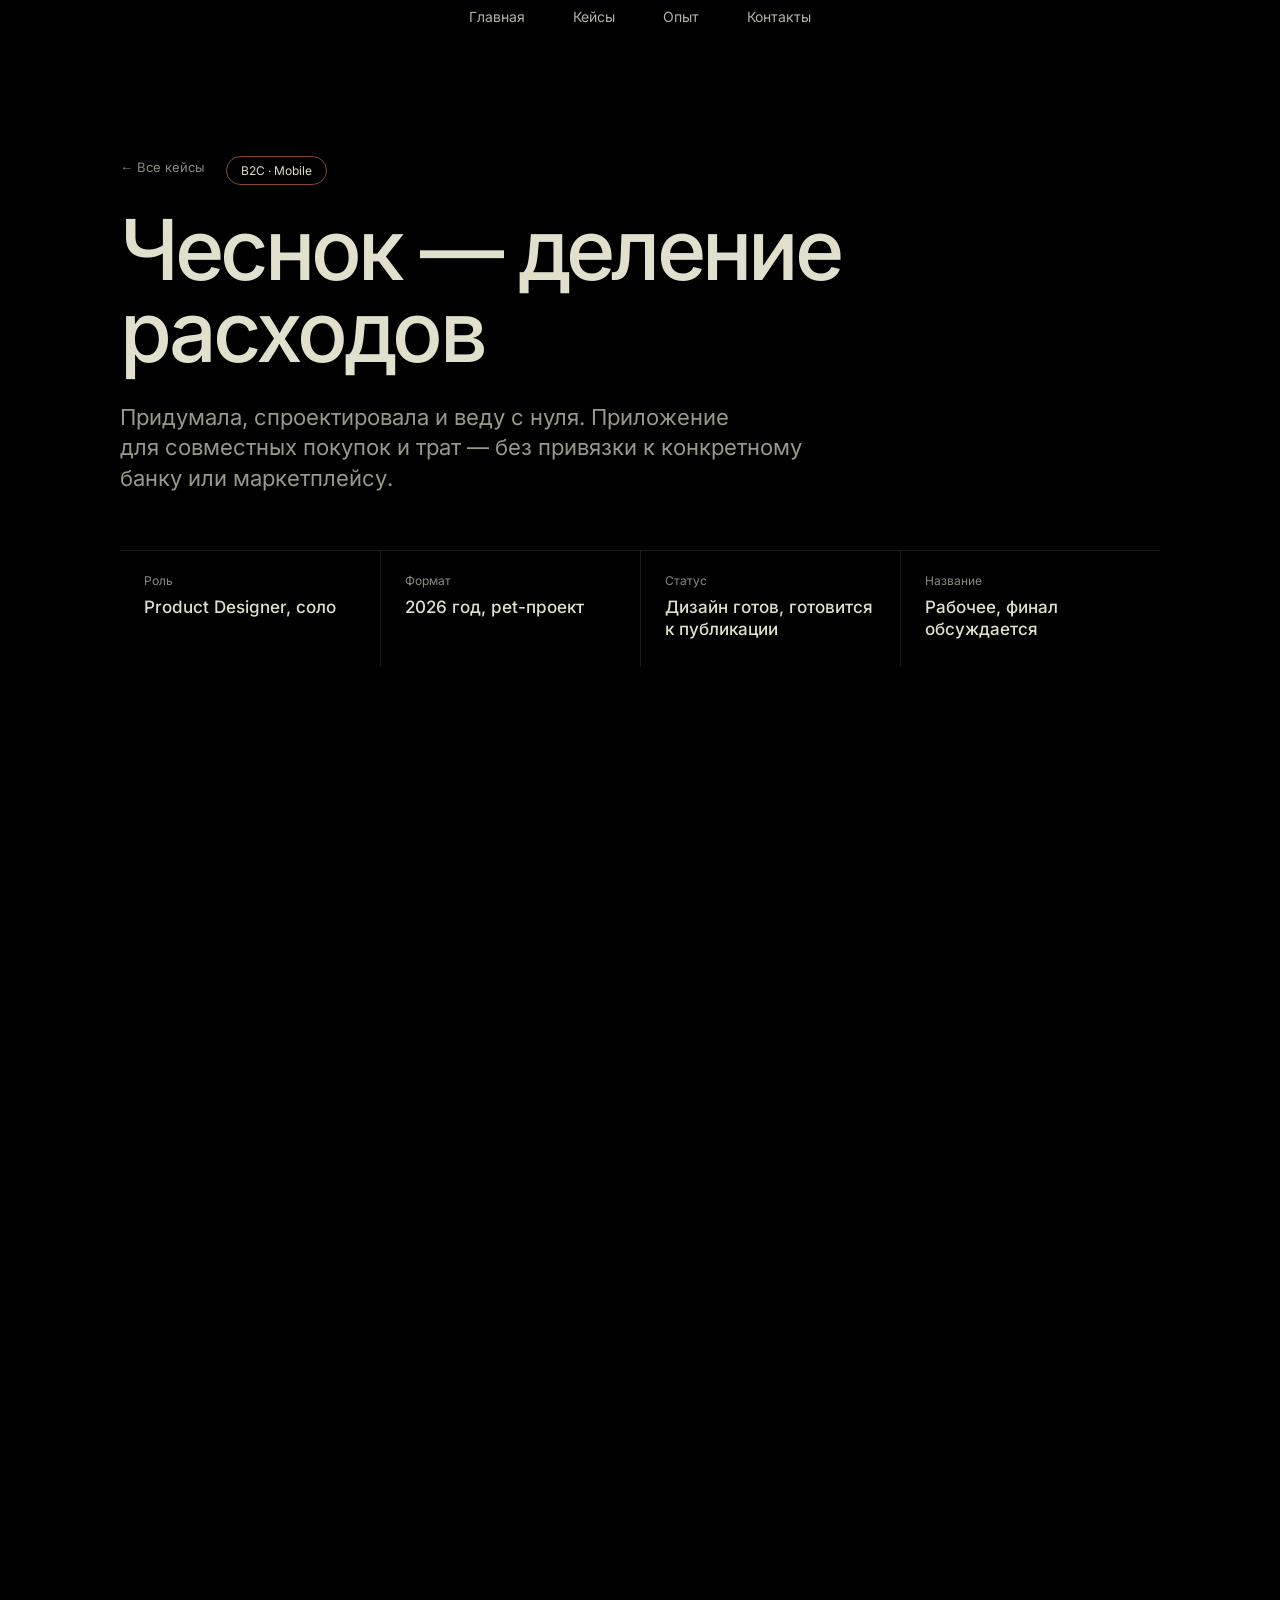
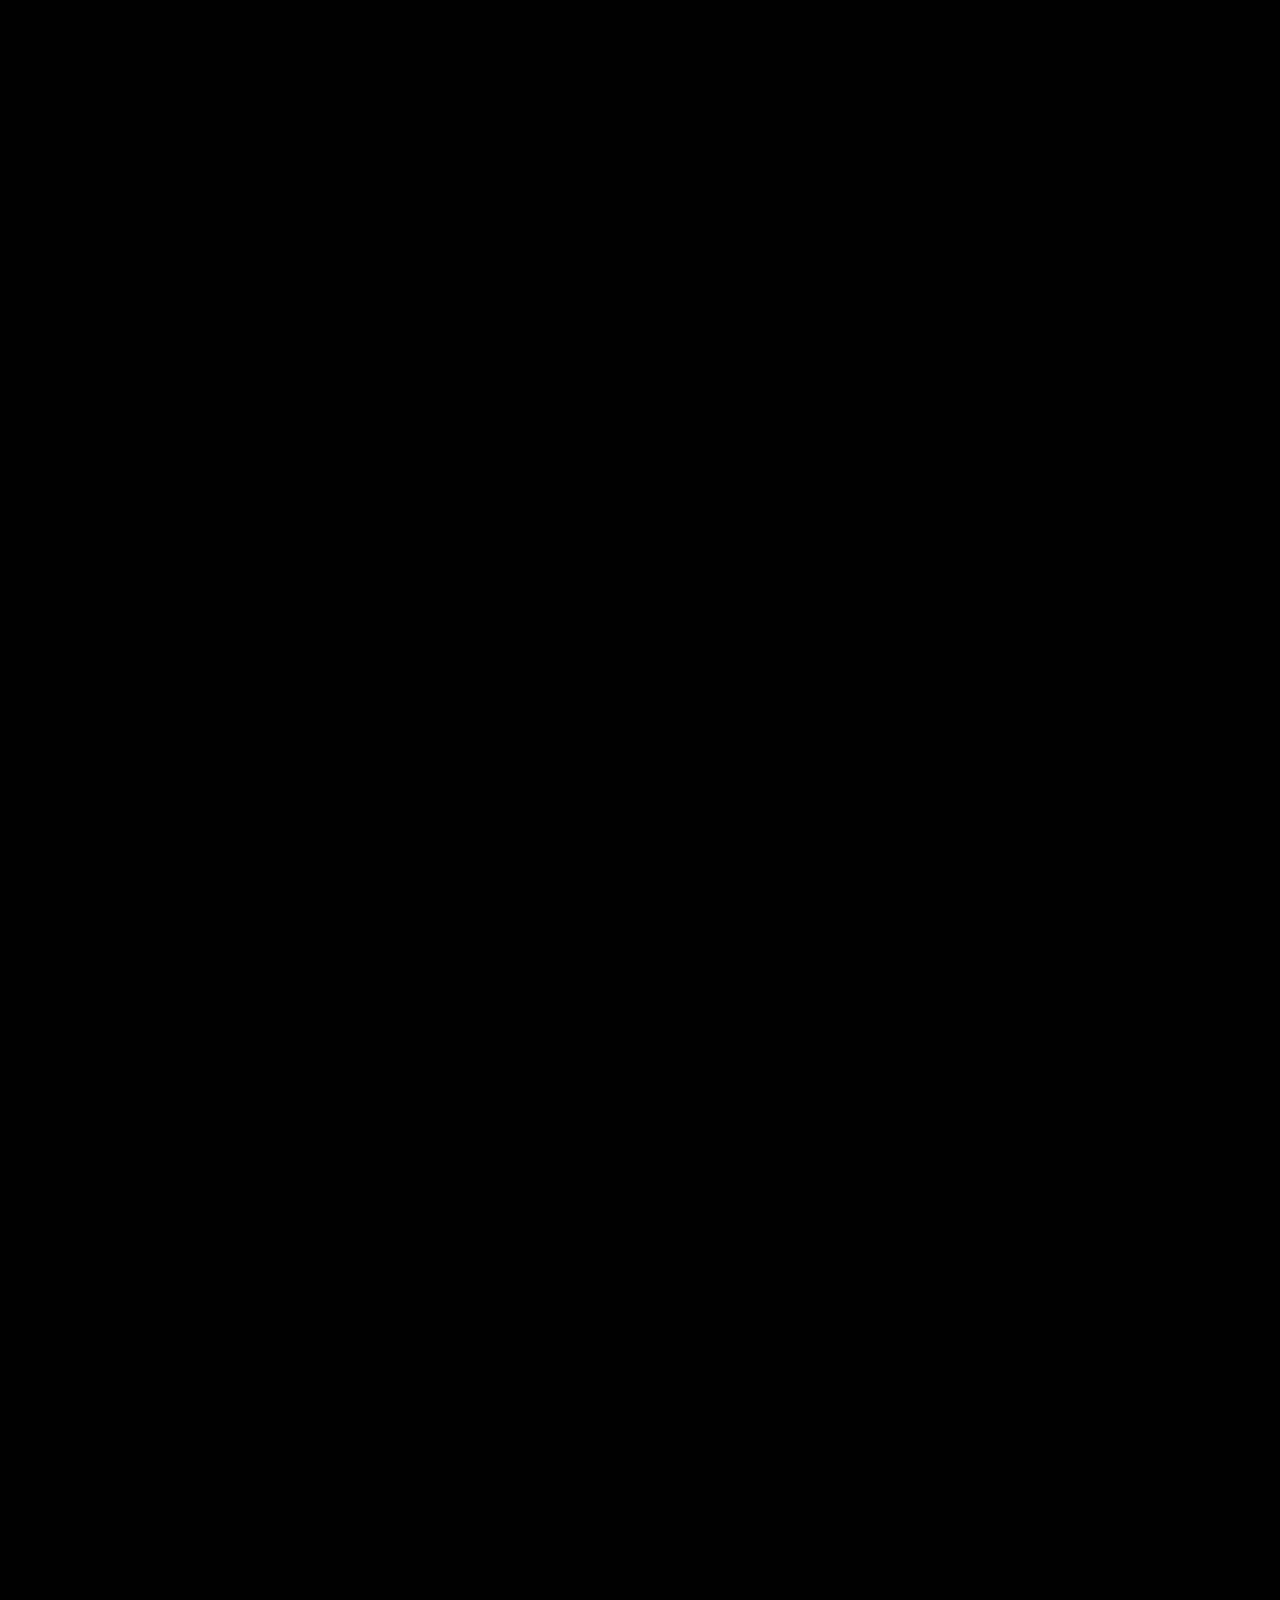
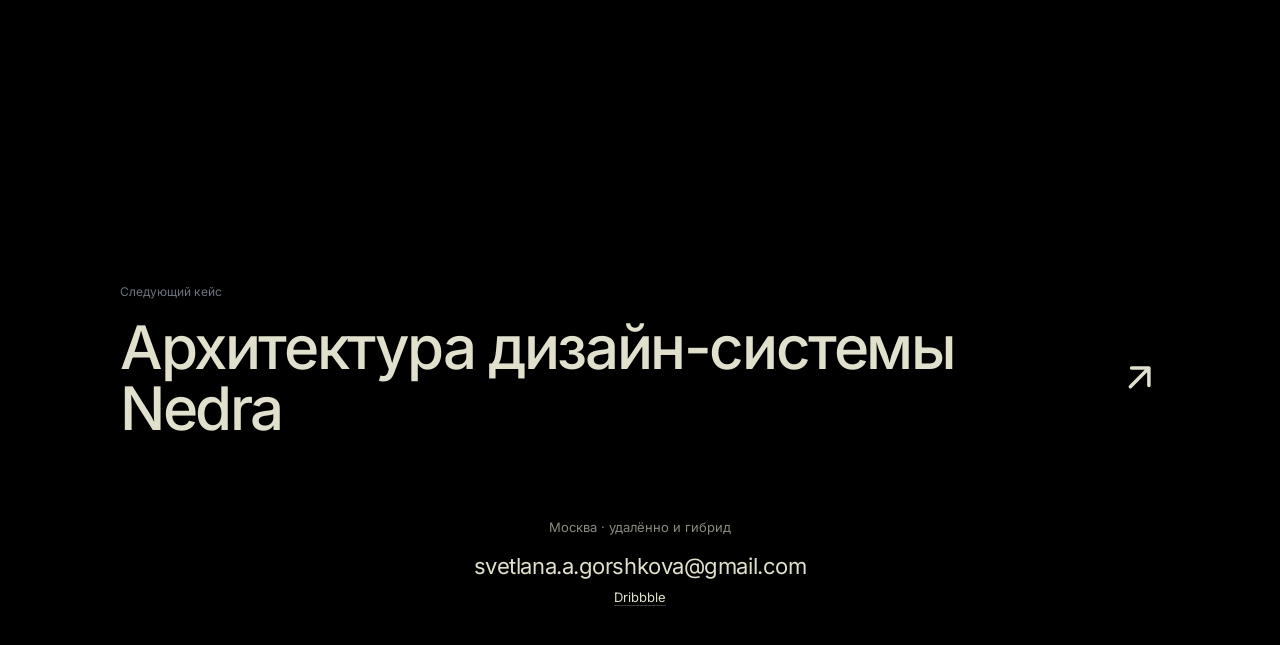
==== case-chesnok.html @ afb72fc7 "Add files via upload" ====
<!DOCTYPE html>
<html lang="ru">
<head>
<meta charset="UTF-8">
<meta name="viewport" content="width=device-width, initial-scale=1">
<title>Чеснок — деление расходов — Светлана Горшкова</title>
<meta name="description" content="Личный проект: приложение для&nbsp;деления расходов на&nbsp;покупках без&nbsp;привязки к&nbsp;банкам и&nbsp;маркетплейсам.">
<link rel="stylesheet" href="home.css">
<link rel="stylesheet" href="case.css">
</head>
<body class="case">

<nav class="nav">
  <a href="index.html">Главная</a>
  <a href="index.html#cases">Кейсы</a>
  <a href="index.html#experience">Опыт</a>
  <a href="index.html#contact">Контакты</a>
</nav>

<header class="chero">
  <div class="wrapc">
    <a href="index.html#cases" class="back fade-up">← Все кейсы</a>
    <span class="chip brick fade-up">B2C · Mobile</span>
    <h1 data-pull>Чеснок — деление расходов</h1>
    <p class="dek fade-up" style="--d:.3s">Придумала, спроектировала и&nbsp;веду с&nbsp;нуля. Приложение для&nbsp;совместных покупок и&nbsp;трат — без&nbsp;привязки к&nbsp;конкретному банку или маркетплейсу.</p>
    <div class="facts fade-up" style="--d:.4s;--n:4">
      <div class="fact"><div class="k">Роль</div><div class="v">Product Designer, соло</div></div>
      <div class="fact"><div class="k">Формат</div><div class="v">2026 год, pet-проект</div></div>
      <div class="fact"><div class="k">Статус</div><div class="v">Дизайн готов, готовится к&nbsp;публикации</div></div>
      <div class="fact"><div class="k">Название</div><div class="v">Рабочее, финал обсуждается</div></div>
    </div>
  </div>
</header>

<main class="wrapc">
  <figure class="shot"><img src="assets/chk_(3).webp" alt="" loading="lazy"></figure>

<section class="cs"><h2>Проблема</h2>
      <p>Увидела нишу, не&nbsp;закрытую существующими решениями: все приложения для&nbsp;деления расходов на&nbsp;рынке привязаны к&nbsp;банкам или маркетплейсам конкретной экосистемы — нет нейтрального, независимого решения, которым можно пользоваться вне зависимости от&nbsp;того, в&nbsp;каком банке у&nbsp;кого счёт.</p></section>

<section class="cs"><h2>JTBD</h2>
      <blockquote class="quote-block">Когда я&nbsp;собираюсь в&nbsp;поездку или делаю совместную покупку с&nbsp;друзьями, я&nbsp;хочу быстро зафиксировать, кто сколько должен, и&nbsp;мягко напомнить тем, кто ещё не&nbsp;оплатил, чтобы не&nbsp;считать вручную и&nbsp;не&nbsp;требовать деньги у&nbsp;знакомых неловко.</blockquote></section>

<section class="cs"><h2>Ключевая идея</h2>
      <p>Помимо разделения расходов, важной частью продукта стали <strong>вежливые напоминания о&nbsp;долгах</strong> — то, что превращает приложение из&nbsp;калькулятора в&nbsp;инструмент, который помогает поддерживать нормальные отношения между людьми, а&nbsp;не&nbsp;создавать неловкость из-за&nbsp;денег.</p>
    
<figure class="shot"><img src="assets/chk_(1).webp" alt="" loading="lazy"></figure></section>

<section class="cs"><h2>Что рассматривала и&nbsp;отбросила</h2>
      <ul class="alt-list">
        <li>
          <span class="alt-mark yes">✓</span>
          <span>
            <div class="alt-title">Тёплое направление: округлые карточки, прогресс-бары, мягкие оранжевые акценты</div>
            <div class="alt-desc">«Мы друзья, всё окей, напомним без&nbsp;обид» — органично ложится на&nbsp;идею вежливых напоминаний.</div>
          </span>
        </li>
        <li>
          <span class="alt-mark no">—</span>
          <span>
            <div class="alt-title">Строгое направление: тёмная шапка, цифры на&nbsp;первом плане</div>
            <div class="alt-desc">Ближе к&nbsp;языку финансовых продуктов — противоречило ключевой идее: интерфейс не&nbsp;должен выглядеть как&nbsp;банк, требующий долг.</div>
          </span>
        </li>
      </ul>
    
<figure class="shot"><img src="assets/chk_(2).webp" alt="" loading="lazy"></figure></section>

<section class="cs"><h2>Решение</h2>
      <ul>
        <li>Независимость от&nbsp;банков и&nbsp;маркетплейсов — работает как&nbsp;самостоятельный инструмент для&nbsp;любой группы людей</li>
        <li>Гибкое деление: поровну или индивидуальная сумма для&nbsp;каждого участника</li>
        <li>Карточки расходов с&nbsp;прогресс-барами по&nbsp;каждому долгу</li>
        <li>Вежливые напоминания вместо жёстких требований — автоматически по&nbsp;сроку или вручную по&nbsp;кнопке</li>
        <li>Приложение чека к&nbsp;расходу</li>
      </ul></section>

<section class="cs"><h2>Пользовательский флоу</h2>
      <ol>
        <li>Создаёт группу/событие, добавляет участников</li>
        <li>Добавляет расход: название, сумма, фото чека</li>
        <li>Выбирает способ деления — поровну или вручную</li>
        <li>Приложение фиксирует доли участников</li>
        <li>Должнику приходит напоминание — автоматически или вручную</li>
        <li>Должник отмечает оплату, долг закрыт</li>
      </ol></section>

<section class="cs"><h2>Статус</h2>
      <p>Дизайн полностью готов, сейчас на&nbsp;этапе подготовки к&nbsp;публикации совместно с&nbsp;командой разработчиков. Финальное название пока обсуждается.</p></section>
</main>

<section class="next">
  <div class="wrapc">
    <div class="k">Следующий кейс</div>
    <a href="case-nedra-design-system.html" class="nlink"><span>Архитектура дизайн-системы Nedra</span><svg viewBox="0 0 24 24" fill="none" stroke="currentColor" stroke-width="2" stroke-linecap="round" stroke-linejoin="round"><path d="M5 12h14M13 5l7 7-7 7"/></svg></a>
  </div>
</section>

<footer id="contact">
  <div>Москва · удалённо и&nbsp;гибрид</div>
  <a class="mail" href="mailto:svetlana.a.gorshkova@gmail.com">svetlana.a.gorshkova@gmail.com</a>
  <a href="https://dribbble.com/hagedis">Dribbble</a>
</footer>

<div id="lightbox"><img id="lightbox-img" src="" alt=""></div>
<script src="home.js"></script>
<script src="case.js"></script>
</body>
</html>
---- home.css ----
@font-face{font-family:"Inter";font-weight:100 900;font-style:normal;font-display:swap;
  src:url(assets/fonts/inter-cyrillic-wght-normal.woff2) format("woff2");
  unicode-range:U+0301,U+0400-045F,U+0490-0491,U+04B0-04B1,U+2116}
@font-face{font-family:"Inter";font-weight:100 900;font-style:normal;font-display:swap;
  src:url(assets/fonts/inter-latin-wght-normal.woff2) format("woff2");
  unicode-range:U+0000-00FF,U+0131,U+0152-0153,U+02BB-02BC,U+02C6,U+02DA,U+02DC,U+0304,U+0308,U+0329,U+2000-206F,U+20AC,U+2122,U+2191,U+2193,U+2212,U+2215,U+FEFF,U+FFFD}
@font-face{font-family:"Lora";font-weight:400;font-style:italic;font-display:swap;
  src:url(assets/fonts/lora-cyrillic-400-italic.woff2) format("woff2");
  unicode-range:U+0301,U+0400-045F,U+0490-0491,U+04B0-04B1,U+2116}
@font-face{font-family:"Lora";font-weight:400;font-style:italic;font-display:swap;
  src:url(assets/fonts/lora-latin-400-italic.woff2) format("woff2");
  unicode-range:U+0000-00FF,U+0131,U+0152-0153,U+02BB-02BC,U+02C6,U+02DA,U+02DC,U+0304,U+0308,U+0329,U+2000-206F,U+20AC,U+2122,U+2191,U+2193,U+2212,U+2215,U+FEFF,U+FFFD}

:root{
  --primary:#DEDBC8; --text:#E1E0CC; --about:#101010; --card:#212121;
  --amber:#F2B84B; --teal:#2FD3B8; --navy:#7FA6E8;
  --noise-a:url("data:image/svg+xml,%3Csvg xmlns='http://www.w3.org/2000/svg' width='300' height='300'%3E%3Cfilter id='n'%3E%3CfeTurbulence type='fractalNoise' baseFrequency='0.85' numOctaves='3' stitchTiles='stitch'/%3E%3C/filter%3E%3Crect width='100%25' height='100%25' filter='url(%23n)'/%3E%3C/svg%3E");
  --noise-b:url("data:image/svg+xml,%3Csvg xmlns='http://www.w3.org/2000/svg' width='300' height='300'%3E%3Cfilter id='n'%3E%3CfeTurbulence type='fractalNoise' baseFrequency='0.9' numOctaves='4' stitchTiles='stitch'/%3E%3C/filter%3E%3Crect width='100%25' height='100%25' filter='url(%23n)'/%3E%3C/svg%3E");
  --ease:cubic-bezier(.16,1,.3,1);
}
*{box-sizing:border-box;margin:0;padding:0}
html{scroll-behavior:smooth;overflow-x:hidden}
body{background:#000;color:var(--text);font-family:"Inter",-apple-system,BlinkMacSystemFont,"Segoe UI",Roboto,sans-serif;
  -webkit-font-smoothing:antialiased;overflow-x:hidden}
a{color:inherit;text-decoration:none}
.serif{font-family:"Lora",Georgia,serif;font-style:italic;font-weight:400}

/* pull-up words */
.w{display:inline-block;opacity:0;transform:translateY(20px);
  transition:opacity .7s var(--ease),transform .7s var(--ease);transition-delay:calc(var(--i,0)*80ms)}
.in .w,.w.in{opacity:1;transform:none}
.fade-up{opacity:0;transform:translateY(20px);transition:opacity .9s var(--ease),transform .9s var(--ease);transition-delay:var(--d,0s)}
.in .fade-up,.fade-up.in{opacity:1;transform:none}

/* HERO */
.hero{height:100vh;height:100svh;min-height:560px;padding:16px}
.hero-box{position:relative;height:100%;border-radius:1rem;overflow:hidden;background:#0a0a0a}
.hero-bg{position:absolute;inset:0;
  background:
   radial-gradient(60% 70% at 20% 30%,rgba(242,184,75,.55),transparent 65%),
   radial-gradient(55% 65% at 80% 25%,rgba(47,211,184,.45),transparent 65%),
   radial-gradient(70% 70% at 60% 90%,rgba(127,166,232,.5),transparent 65%),#0b0b0b;
  animation:drift 18s ease-in-out infinite alternate;background-size:140% 140%}
@keyframes drift{from{background-position:0 0}to{background-position:100% 60%}}
.hero video{position:absolute;inset:0;width:100%;height:100%;object-fit:cover}
.noise{position:absolute;inset:0;pointer-events:none;background-image:var(--noise-a);opacity:.7;mix-blend-mode:overlay}
.shade{position:absolute;inset:0;pointer-events:none;background:linear-gradient(to bottom,rgba(0,0,0,.3),transparent 40%,rgba(0,0,0,.6))}

.nav{position:absolute;top:0;left:50%;transform:translateX(-50%);z-index:5;background:#000;
  border-radius:0 0 1rem 1rem;padding:8px 16px;display:flex;gap:12px;white-space:nowrap}
.nav a{font-size:11px;color:rgba(225,224,204,.8);transition:color .2s}
.nav a:hover{color:var(--text)}

.hero-content{position:absolute;left:0;right:0;bottom:0;padding:0 16px}
.hero-top{display:flex;flex-direction:column;gap:18px;max-width:340px;margin:0 0 4px auto;text-align:left}
.hero-desc{color:rgba(222,219,200,.7);font-size:13px;line-height:1.25}
.btn{display:inline-flex;align-items:center;gap:8px;align-self:flex-start;background:var(--primary);color:#000;
  font-weight:500;font-size:14px;border-radius:999px;padding:4px 4px 4px 22px;transition:gap .25s}
.btn:hover{gap:12px}
.btn i{display:grid;place-items:center;width:36px;height:36px;border-radius:50%;background:#000;color:var(--text);transition:transform .25s}
.btn:hover i{transform:scale(1.1)}
.btn svg,.more svg{width:16px;height:16px}

.giant{position:relative;display:block;width:fit-content;font-weight:500;line-height:.85;letter-spacing:-.07em;
  font-size:calc((100vw - 66px)/6.08);color:var(--text);margin-left:-.04em;padding-bottom:.04em;white-space:nowrap}
.giant sup{position:absolute;top:.5em;right:-.3em;font-size:.31em;font-weight:500;line-height:1}

/* ABOUT */
.about-wrap{background:#000;padding:16px}
.about{background:var(--about);border-radius:1rem;text-align:center;padding:72px 20px 72px}
.label{font-size:10px;letter-spacing:.02em;color:var(--primary);margin-bottom:28px}
.about h2{font-weight:400;font-size:26px;line-height:1;max-width:54rem;margin:0 auto;color:var(--text)}
.reveal{margin:36px auto 0;max-width:42rem;color:var(--primary);font-size:13px;line-height:1.5}
.reveal .word{display:inline-block;white-space:nowrap}
.reveal .ch{opacity:.2}
.facts{display:grid;grid-template-columns:1fr;gap:0;max-width:44rem;margin:56px auto 0;
  border-top:1px solid rgba(225,224,204,.12)}
.fact{padding:22px 0;border-bottom:1px solid rgba(225,224,204,.12)}
.fact b{display:block;font-weight:500;font-size:34px;letter-spacing:-.03em;color:var(--text)}
.fact span{display:block;margin-top:4px;font-size:12px;color:#8a8a80}
.spec{margin-top:36px;font-size:12px;color:#8a8a80}

/* FEATURES */
.features{position:relative;background:#000;padding:56px 16px 56px}
.features::before{content:"";position:absolute;inset:0;background-image:var(--noise-b);opacity:.15;pointer-events:none}
.features>*{position:relative}
.f-head{font-weight:400;text-align:center;max-width:56rem;margin:0 auto 48px;font-size:20px;line-height:1.2}
.f-head .l2{color:#6b7280}
.cards{display:grid;grid-template-columns:1fr;gap:12px;max-width:1500px;margin:0 auto}
.card{position:relative;overflow:hidden;border-radius:1rem;background:var(--card);padding:20px;
  display:flex;flex-direction:column;min-height:400px;
  opacity:0;transform:scale(.95);transition:opacity .9s cubic-bezier(.22,1,.36,1),transform .9s cubic-bezier(.22,1,.36,1);
  transition-delay:calc(var(--i,0)*150ms)}
.card.in{opacity:1;transform:none}
.card .ico{width:40px;height:40px;border-radius:10px;margin-bottom:40px;flex:none}
.g1{background:linear-gradient(135deg,var(--amber),#c9812a)}
.g2{background:linear-gradient(135deg,var(--teal),#168a78)}
.g3{background:linear-gradient(135deg,#d96a4a,#8f3b28)}
.g4{background:linear-gradient(135deg,var(--navy),#4a6db0)}
.card h3{font-weight:400;font-size:20px;line-height:1.1;color:var(--text);margin-bottom:6px}
.card h3 small{font-size:.5em;color:#6b7280;vertical-align:top;margin-left:4px}
.card .kind{font-size:11px;color:#6b7280;margin-bottom:22px}
.card ul{list-style:none;display:flex;flex-direction:column;gap:12px;flex:1}
.card li{display:flex;gap:10px;font-size:13px;line-height:1.3;color:#9ca3af}
.card li svg{width:16px;height:16px;flex:none;margin-top:1px;color:var(--primary)}
.ph{opacity:.55;font-style:italic}
.more{margin-top:28px;display:inline-flex;align-items:center;gap:6px;font-size:13px;color:var(--text)}
.more svg{transform:rotate(-45deg);transition:transform .25s}
.card:hover .more svg{transform:rotate(0)}
.card.photo{padding:0;justify-content:flex-end;background:#161616 center/cover no-repeat}
.card.photo::after{content:"";position:absolute;inset:0;background:linear-gradient(to bottom,rgba(0,0,0,.05) 15%,rgba(0,0,0,.88) 62%)}
.card.photo>*{position:relative;z-index:1}
.card.photo .inner{padding:20px;position:relative;z-index:1}
.card.photo .noise{opacity:.35;z-index:1}

footer{position:relative;background:#000;padding:56px 16px 40px;text-align:center;color:#8a8a80;font-size:13px}
footer a{color:var(--text);border-bottom:1px solid rgba(225,224,204,.25)}
footer .mail{display:block;margin:18px 0 10px;font-size:22px;border:0;letter-spacing:-.02em}

@media(min-width:640px){
  .hero{padding:24px}.hero-box{border-radius:2rem}
  .nav{gap:24px;padding:8px 32px;border-radius:0 0 1.5rem 1.5rem}.nav a{font-size:12px}
  .hero-content{padding:0 28px}.hero-desc{font-size:15px}.giant{font-size:calc((100vw - 108px)/6.08)}
  .about-wrap{padding:24px}.about{border-radius:2rem;padding:96px 40px}
  .about h2{font-size:36px;line-height:1}.reveal{font-size:15px}
  .facts{grid-template-columns:repeat(3,1fr)}.fact{border-bottom:0;padding:26px 16px;text-align:left}
  .fact+.fact{border-left:1px solid rgba(225,224,204,.12)}
  .features{padding:96px 24px 96px}.f-head{font-size:26px}
  .cards{grid-template-columns:repeat(2,1fr);gap:8px}
}
@media(min-width:900px){
  .nav a{font-size:14px}.nav{gap:48px}
  .hero-top{max-width:380px;margin-right:12px}.hero-desc{font-size:16px}
  .about h2{font-size:46px}.reveal{font-size:16px}
  .f-head{font-size:34px}
}
@media(min-width:1024px){
  .cards{grid-template-columns:repeat(4,1fr);gap:4px;height:480px}
  .card{min-height:0}
}
@media(min-width:1280px){.about h2{font-size:54px}}
@media(prefers-reduced-motion:reduce){
  .w,.fade-up,.card{opacity:1!important;transform:none!important;transition:none!important}
  .hero-bg{animation:none}.reveal .ch{opacity:1!important}
}

.card .desc{font-size:13px;line-height:1.35;color:#9ca3af;flex:1}
.card .res{margin-top:16px;font-size:13px;color:#9ca3af}
.card .res b{color:var(--text);font-weight:600}
.card.photo .desc{flex:none}
.card h3{margin-bottom:8px}

/* larger card text, no icons */
.card h3{font-size:26px;line-height:1.1;margin-bottom:10px}
.card .kind{font-size:13px;margin-bottom:22px}
.card .desc{font-size:16px;line-height:1.35}
.card .res{font-size:15px;margin-top:20px}
.more{font-size:15px}
.more svg{width:18px;height:18px}
.card.photo .inner{padding:20px}
@media(min-width:1024px){.cards{height:600px}}
@media(max-width:1023px){.card{min-height:360px}}

/* EXPERIENCE */
.exp{position:relative;background:#000;padding:48px 16px 72px;max-width:1500px;margin:0 auto}
.exp .label{text-align:center}
.chips{display:flex;flex-wrap:wrap;justify-content:center;gap:8px;margin-bottom:36px}
.chips span{border:1px solid rgba(225,224,204,.25);color:var(--primary);border-radius:999px;padding:7px 16px;font-size:13px}
.lead{max-width:56rem;margin:0 auto 64px;text-align:center;color:var(--primary);font-size:20px;line-height:1.35}
.xgrid{display:grid;grid-template-columns:1fr;gap:8px}
.xcard{background:#101010;border:1px solid rgba(225,224,204,.08);border-radius:1rem;padding:28px 24px 32px;min-height:260px;
  display:flex;flex-direction:column;opacity:0;transform:scale(.95);
  transition:opacity .9s cubic-bezier(.22,1,.36,1),transform .9s cubic-bezier(.22,1,.36,1),background .3s;
  transition-delay:calc(var(--i,0)*150ms)}
.xcard.in{opacity:1;transform:none}
.xcard:hover{background:var(--card)}
.xcard .num{font-size:12px;color:#6b7280;margin-bottom:auto;padding-bottom:40px}
.xcard h3{font-weight:400;font-size:26px;line-height:1.1;color:var(--text);margin-bottom:12px}
.xcard p{font-size:16px;line-height:1.4;color:#9ca3af}
.learn{max-width:44rem;margin:56px auto 0;text-align:center;font-size:14px;line-height:1.5;color:#6b7280}
@media(min-width:640px){.exp{padding:72px 24px 96px}.xgrid{grid-template-columns:repeat(2,1fr)}.lead{font-size:26px}}
@media(min-width:1024px){.xgrid{grid-template-columns:repeat(3,1fr)}.lead{font-size:30px}.xcard{min-height:300px}}
@media(prefers-reduced-motion:reduce){.xcard{opacity:1!important;transform:none!important;transition:none!important}}

.xcard .num{position:absolute;top:32px;right:24px;margin:0;padding:0}
.xcard h3{margin:0 0 auto;padding-right:36px}
.xcard p{margin-top:40px}
.xcard{position:relative}

/* ambient gradient behind lower sections */
.glow-zone{position:relative;background:#000;overflow:hidden}
.glow-zone::before{content:"";position:absolute;inset:0;pointer-events:none;
  background:
   radial-gradient(900px 700px at 8% 4%,rgba(242,184,75,.20),transparent 70%),
   radial-gradient(900px 800px at 95% 24%,rgba(47,211,184,.17),transparent 70%),
   radial-gradient(1000px 800px at 5% 52%,rgba(127,166,232,.18),transparent 70%),
   radial-gradient(900px 700px at 92% 78%,rgba(242,184,75,.16),transparent 70%),
   radial-gradient(1000px 700px at 40% 100%,rgba(47,211,184,.16),transparent 70%)}
.glow-zone .features,.glow-zone .exp,.glow-zone footer{background:transparent}
.glow-zone .features::before{display:block}
.glow-zone>*{position:relative}
.glow-zone::before{position:absolute}
@media(max-width:640px){.glow-zone::before{background-size:100% 100%;opacity:.9}}

/* experience as a card, like "Обо мне"; gradient only behind this card + footer */
.glow-zone::before{background:
   radial-gradient(900px 700px at 6% 6%,rgba(242,184,75,.20),transparent 70%),
   radial-gradient(900px 800px at 96% 35%,rgba(47,211,184,.17),transparent 70%),
   radial-gradient(1000px 700px at 8% 78%,rgba(127,166,232,.18),transparent 70%),
   radial-gradient(1000px 600px at 70% 100%,rgba(242,184,75,.15),transparent 70%)}
.exp-wrap{background:transparent}
.exp.about{max-width:none;margin:0;padding:72px 20px}
.exp .label{margin-bottom:28px}
.exp .lead{margin-bottom:56px}
.exp .xgrid{max-width:1200px;margin:0 auto}
.exp .xcard{background:#181818;border-color:rgba(225,224,204,.06)}
.exp .xcard:hover{background:var(--card)}
.exp .learn{max-width:44rem}
@media(min-width:640px){.exp.about{padding:96px 40px}}
.glow-zone .exp.about{background:var(--about);border-radius:1rem}
@media(min-width:640px){.glow-zone .exp.about{border-radius:2rem}}
.exp .xcard{text-align:left}
.features::before{opacity:.05}

/* experience cells: hover-effect feature grid */
.glow-zone::before{display:none}
.exp .xgrid{gap:0;max-width:1200px;border-top:1px solid rgba(225,224,204,.1);border-left:1px solid rgba(225,224,204,.1);text-align:left}
.exp .xcard,.exp .xcard:hover{background:transparent;border:0;border-radius:0;min-height:0;display:block;
  padding:40px 0;border-right:1px solid rgba(225,224,204,.1);border-bottom:1px solid rgba(225,224,204,.1);overflow:hidden;transform:none}
.exp .xcard::before{content:"";position:absolute;inset:0;opacity:0;transition:opacity .2s;pointer-events:none;
  background:linear-gradient(to top,rgba(255,255,255,.07),transparent)}
.exp .xcard:nth-child(n+4)::before{background:linear-gradient(to bottom,rgba(255,255,255,.07),transparent)}
.exp .xcard:hover::before{opacity:1}
.exp .xi{position:relative;padding:0 40px;margin-bottom:16px;color:#9ca3af}
.exp .xi svg{width:24px;height:24px;display:block}
.exp .xcard h3{position:relative;margin:0 0 8px;padding:0 40px;font-size:20px;font-weight:500;line-height:1.2}
.exp .xcard h3::before{content:"";position:absolute;left:0;top:50%;transform:translateY(-50%);height:24px;width:4px;border-radius:0 999px 999px 0;
  background:#3a3a3a;transition:height .2s,background .2s}
.exp .xcard:hover h3::before{height:32px;background:var(--teal)}
.exp .xcard h3 span{display:inline-block;transition:transform .2s}
.exp .xcard:hover h3 span{transform:translateX(8px)}
.exp .xcard p{position:relative;margin:0;padding:0 40px;max-width:22rem;font-size:15px;line-height:1.45;color:#9ca3af}
.exp .xcard.in{opacity:1}
.exp .xcard{opacity:0;transition:opacity .8s var(--ease);transition-delay:calc(var(--i,0)*120ms)}
@media(max-width:1023px){.exp .xcard{padding:32px 0}.exp .xi,.exp .xcard h3,.exp .xcard p{padding-left:28px;padding-right:28px}}
/* readability over video */
.hero-desc{color:var(--text);text-shadow:0 1px 14px rgba(0,0,0,.7)}
.shade{background:linear-gradient(to bottom,rgba(0,0,0,.35),transparent 35%,rgba(0,0,0,.45) 70%,rgba(0,0,0,.7))}
.card,.card.photo{border-radius:0}
/* keep the CTA clickable: the giant word's glyph box overlaps it */
.giant{pointer-events:none}
.hero-top{position:relative;z-index:3}
.hero-top a,.btn{pointer-events:auto;cursor:pointer}
---- case.css ----
/* Case pages — Prisma style (uses tokens + fonts from home.css) */
:root{--ink-faint:#6b7280;--hair:rgba(225,224,204,.12);--muted:rgba(225,224,204,.68)}
body.case{background:#000;counter-reset:sec}
.wrapc{max-width:1120px;margin:0 auto;padding:0 20px}
.nav{position:fixed;z-index:20}
.nav a{white-space:nowrap}

/* hero */
.chero{padding:132px 0 40px}
.back{display:inline-block;font-size:13px;color:#8a8a80;margin-bottom:28px;transition:color .2s}
.back:hover{color:var(--text)}
.chip{display:inline-block;margin:0 0 24px 16px;padding:6px 14px;border-radius:999px;border:1px solid rgba(225,224,204,.25);
  font-size:12px;color:var(--primary);vertical-align:top}
.chip.amber{border-color:rgba(242,184,75,.6)}.chip.teal{border-color:rgba(47,211,184,.6)}
.chip.brick{border-color:rgba(217,106,74,.65)}.chip.navy{border-color:rgba(127,166,232,.65)}
.chero h1{font-weight:500;font-size:clamp(36px,7.4vw,84px);line-height:.98;letter-spacing:-.045em;color:var(--text);max-width:16ch;margin-bottom:28px;display:block}
.chero h1{max-width:none}
.dek{max-width:46rem;font-size:clamp(17px,2vw,22px);line-height:1.4;color:var(--muted);margin-bottom:48px}
.facts{display:grid;grid-template-columns:1fr 1fr;border-top:1px solid var(--hair);border-left:1px solid var(--hair);max-width:1120px}
.fact{padding:20px 20px 22px;border-right:1px solid var(--hair);border-bottom:1px solid var(--hair)}
.fact .k{font-size:12px;color:#8a8a80;margin-bottom:8px}
.fact .v{font-size:16px;line-height:1.3;color:var(--text);font-weight:500}
.nda{margin-top:20px;font-size:13px;line-height:1.45;color:#8a8a80;max-width:46rem}

/* images */
.shot{margin:40px 0;max-width:1120px}
.shot img{display:block;width:100%;height:auto;border-radius:12px;cursor:zoom-in;background:#101010}
.shot img.missing{min-height:260px;border:1px dashed rgba(225,224,204,.2);border-radius:12px;object-fit:none;font-size:13px;color:#6b7280}
main>.shot:first-child{margin-top:8px}

/* sections */
.cs{padding:56px 0 8px;border-top:1px solid var(--hair);margin-top:48px;opacity:0;transform:translateY(20px);transition:opacity .9s var(--ease),transform .9s var(--ease)}
.cs.in{opacity:1;transform:none}
main>.shot+.cs{margin-top:24px}
.cs h2{counter-increment:sec;font-weight:500;font-size:clamp(26px,3.6vw,40px);line-height:1.08;letter-spacing:-.03em;color:var(--text);margin-bottom:28px;max-width:26ch}
.cs h2::before{content:counter(sec,decimal-leading-zero);display:block;font-size:12px;letter-spacing:0;font-weight:400;color:#6b7280;margin-bottom:14px}
.cs h3{font-weight:500;font-size:20px;color:var(--text);margin:28px 0 12px}
.cs p,.cs li{font-size:clamp(16px,1.5vw,18px);line-height:1.6;color:var(--muted)}
.cs p{max-width:46rem;margin-bottom:18px}
.cs strong{color:var(--text);font-weight:600}
.cs .note{font-size:14px;color:#6b7280}
.cs ul,.cs ol{max-width:46rem;margin:0 0 22px;padding-left:0;list-style:none}
.cs ul:not(.alt-list)>li{position:relative;padding:12px 0 12px 22px;border-bottom:1px solid var(--hair)}
.cs ul:not(.alt-list)>li::before{content:"";position:absolute;left:0;top:1.35em;width:7px;height:7px;border-radius:50%;background:var(--teal)}
.cs ol{counter-reset:step}
.cs ol>li{counter-increment:step;position:relative;padding:12px 0 12px 44px;border-bottom:1px solid var(--hair)}
.cs ol>li::before{content:counter(step);position:absolute;left:0;top:12px;width:28px;height:28px;border-radius:50%;
  border:1px solid rgba(225,224,204,.25);display:grid;place-items:center;font-size:12px;color:var(--primary)}
.cs .shot{margin:32px 0 36px}

/* alternatives */
.alt-list{max-width:52rem;display:grid;gap:8px}
.alt-list>li{display:flex;gap:16px;padding:20px;background:#101010;border:1px solid var(--hair);border-radius:12px}
.alt-mark{flex:none;width:28px;height:28px;border-radius:50%;display:grid;place-items:center;font-size:13px;border:1px solid rgba(225,224,204,.25);color:#8a8a80}
.alt-mark.yes{border-color:var(--teal);color:var(--teal)}
.alt-title{font-size:18px;line-height:1.3;color:var(--text);font-weight:500;margin-bottom:6px}
.alt-desc{font-size:15px;line-height:1.55;color:var(--muted)}

/* quote */
.quote-block{max-width:46rem;margin:8px 0 22px;padding:4px 0 4px 24px;border-left:2px solid var(--teal);
  font-family:"Lora",Georgia,serif;font-style:italic;font-size:clamp(20px,2.6vw,28px);line-height:1.35;color:var(--text)}

/* results */
.result-grid{display:grid;grid-template-columns:1fr 1fr;border-top:1px solid var(--hair);border-left:1px solid var(--hair);margin:8px 0 28px;max-width:1120px}
.result-grid>div{padding:24px 20px 26px;border-right:1px solid var(--hair);border-bottom:1px solid var(--hair)}
.result-grid .num{font-weight:500;font-size:clamp(26px,3.6vw,44px);line-height:1.05;letter-spacing:-.03em;color:var(--text);margin-bottom:10px}
.result-grid .label{font-size:14px;line-height:1.4;color:#8a8a80}
.forecast-tag{display:inline-block;margin-left:8px;padding:1px 8px;border-radius:999px;border:1px solid rgba(225,224,204,.25);font-size:11px;color:#8a8a80;vertical-align:middle}

/* next case */
.next{margin-top:96px;padding:56px 0 24px;border-top:1px solid var(--hair)}
.next .k{font-size:12px;color:#6b7280;margin-bottom:18px}
.nlink{display:flex;align-items:center;gap:16px;justify-content:space-between;color:var(--text);
  font-weight:500;font-size:clamp(28px,5vw,60px);line-height:1.02;letter-spacing:-.04em}
.nlink svg{flex:none;width:.7em;height:.7em;transform:rotate(-45deg);transition:transform .25s}
.nlink:hover svg{transform:rotate(0)}

/* lightbox */
#lightbox{display:none;position:fixed;inset:0;background:rgba(0,0,0,.94);z-index:999;align-items:center;justify-content:center;padding:20px;cursor:zoom-out}
#lightbox img{max-width:100%;max-height:100%;border-radius:8px}

@media(min-width:640px){
  .wrapc{padding:0 32px}
  .facts{grid-template-columns:repeat(2,1fr)}
  .result-grid{grid-template-columns:repeat(4,1fr)}
  .nav a{font-size:12px}
}
@media(min-width:900px){.facts{grid-template-columns:repeat(var(--n,4),1fr)}.wrapc{padding:0 40px}.nav a{font-size:14px}.chero{padding-top:156px}.fact .v{font-size:17px}}
@media(max-width:639px){.chip{margin-left:0;display:table;margin-bottom:20px}.nav{gap:12px;padding:8px 14px}}
@media(prefers-reduced-motion:reduce){.cs{opacity:1!important;transform:none!important;transition:none!important}}

/* facts: no lines */
.facts{border:0;gap:28px 32px}
.fact,.fact:last-child{border:0;padding:0}
/* results: same type size as facts */
.result-grid .num{font-size:16px;line-height:1.3;letter-spacing:0;margin-bottom:8px}
.result-grid .label{font-size:12px;line-height:1.4}
@media(min-width:900px){.result-grid .num{font-size:17px}}
.facts .fact,.facts .fact+.fact{border:0!important;padding:0}

/* facts + results: top line, vertical dividers only (like the home "Обо мне" stats) */
.facts,.result-grid{display:grid;border:0;gap:0;max-width:1120px}
.facts .fact,.result-grid>div{border:0!important;border-top:1px solid var(--hair)!important;padding:22px 24px 26px}
.facts{grid-template-columns:1fr 1fr}
.result-grid{grid-template-columns:1fr 1fr;margin:8px 0 28px}
@media(min-width:900px){
  .facts{grid-template-columns:repeat(var(--n,4),1fr)}
  .facts .fact+.fact{border-left:1px solid var(--hair)!important}
}
@media(min-width:640px){
  .result-grid{grid-template-columns:repeat(4,1fr)}
  .result-grid>div+div{border-left:1px solid var(--hair)!important}
}
.facts .fact,.facts .fact+.fact{padding:22px 24px 26px}
.facts .fact+.fact{border-top:1px solid var(--hair)!important}

/* no section numbers, no lines between sections */
.cs h2::before{display:none}
.cs{border-top:0;margin-top:24px;padding-top:40px}
main>.shot+.cs{margin-top:8px}
.next{border-top:0;margin-top:56px}

@media(min-width:640px){.result-grid{grid-template-columns:repeat(var(--n,4),1fr)}}
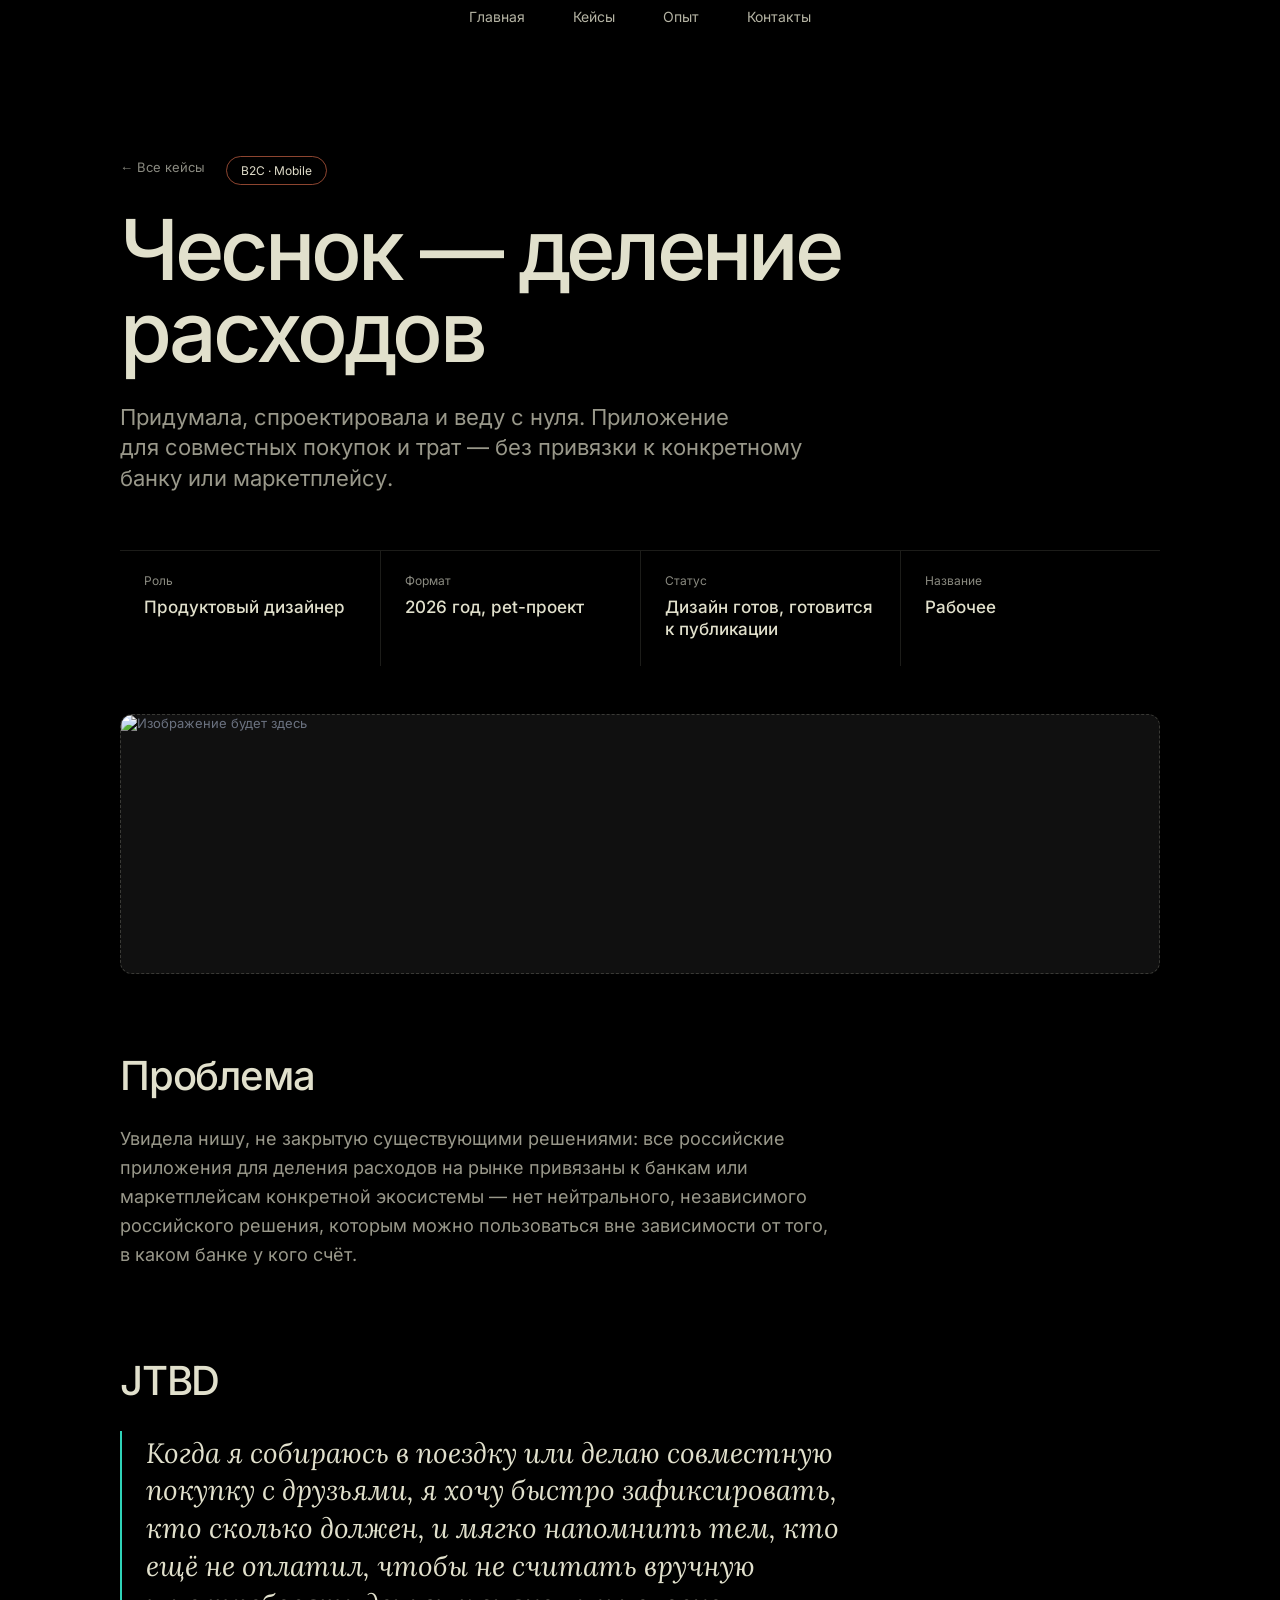
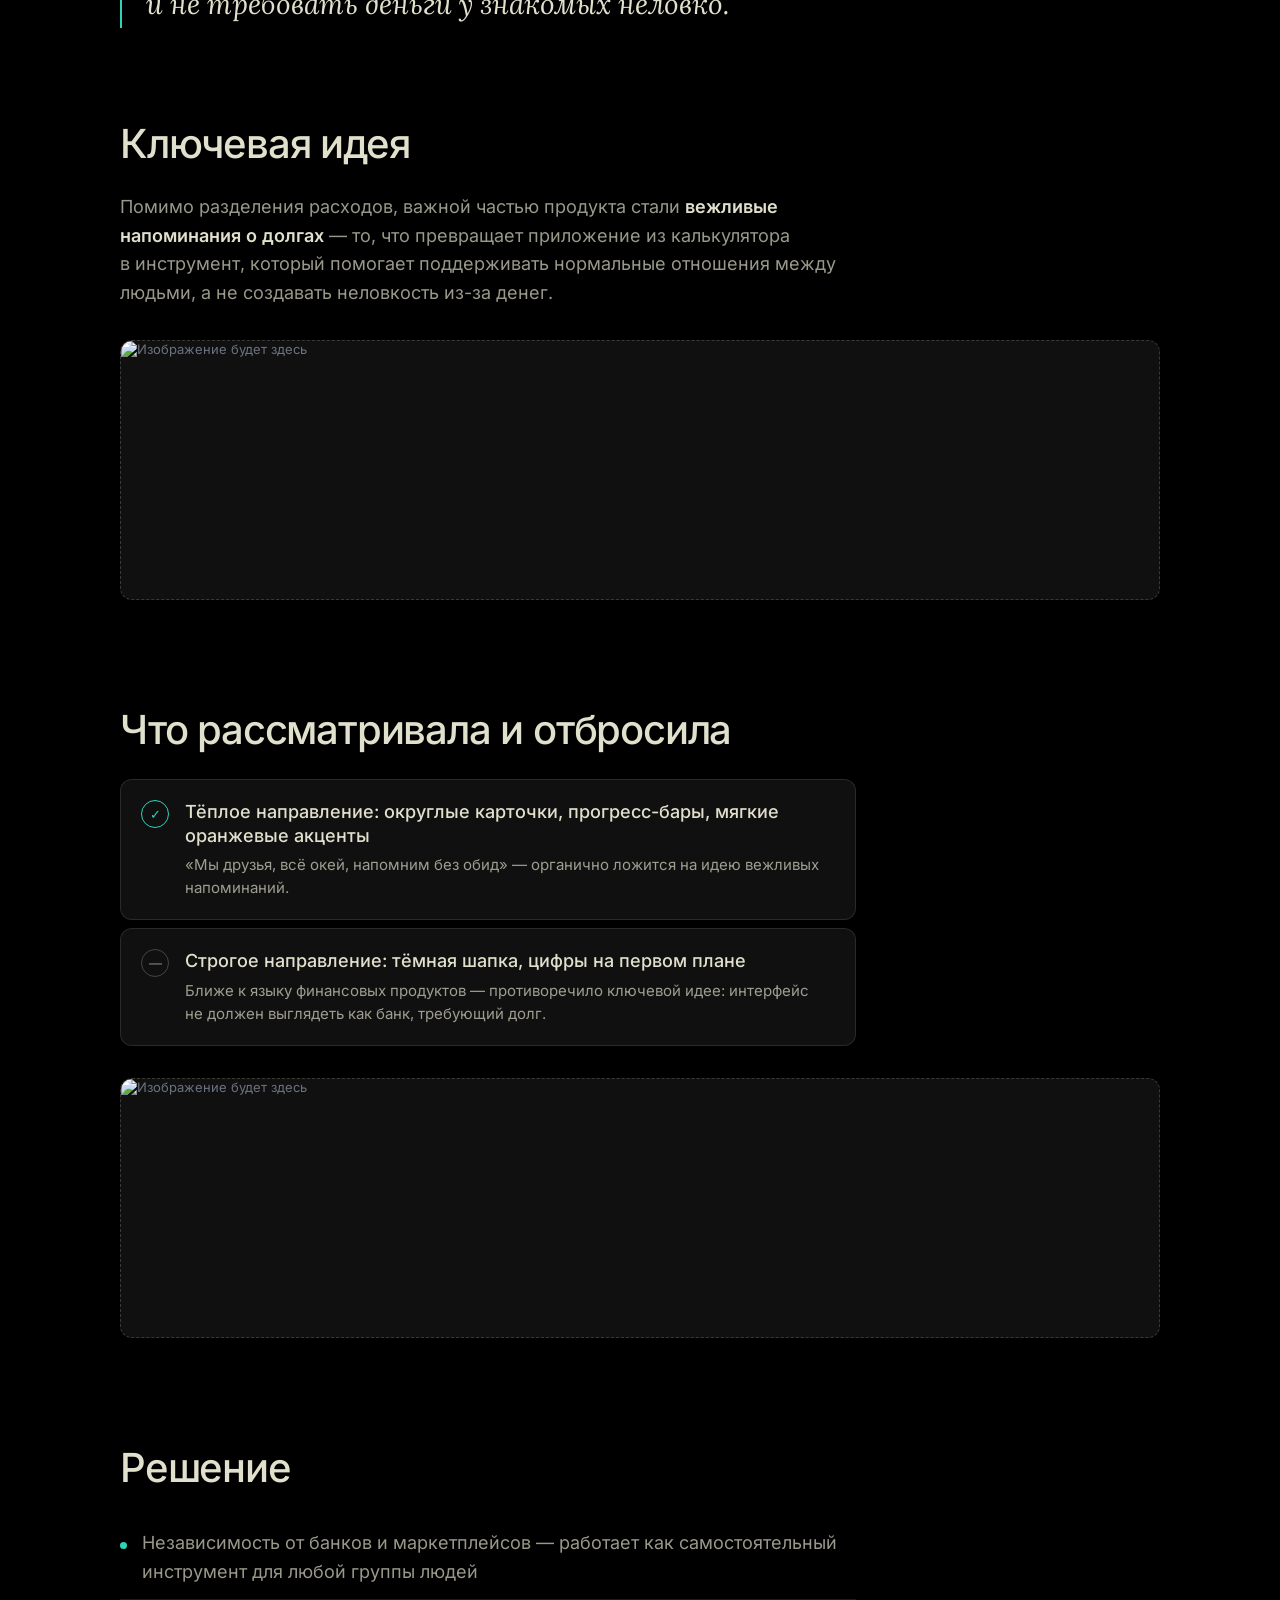
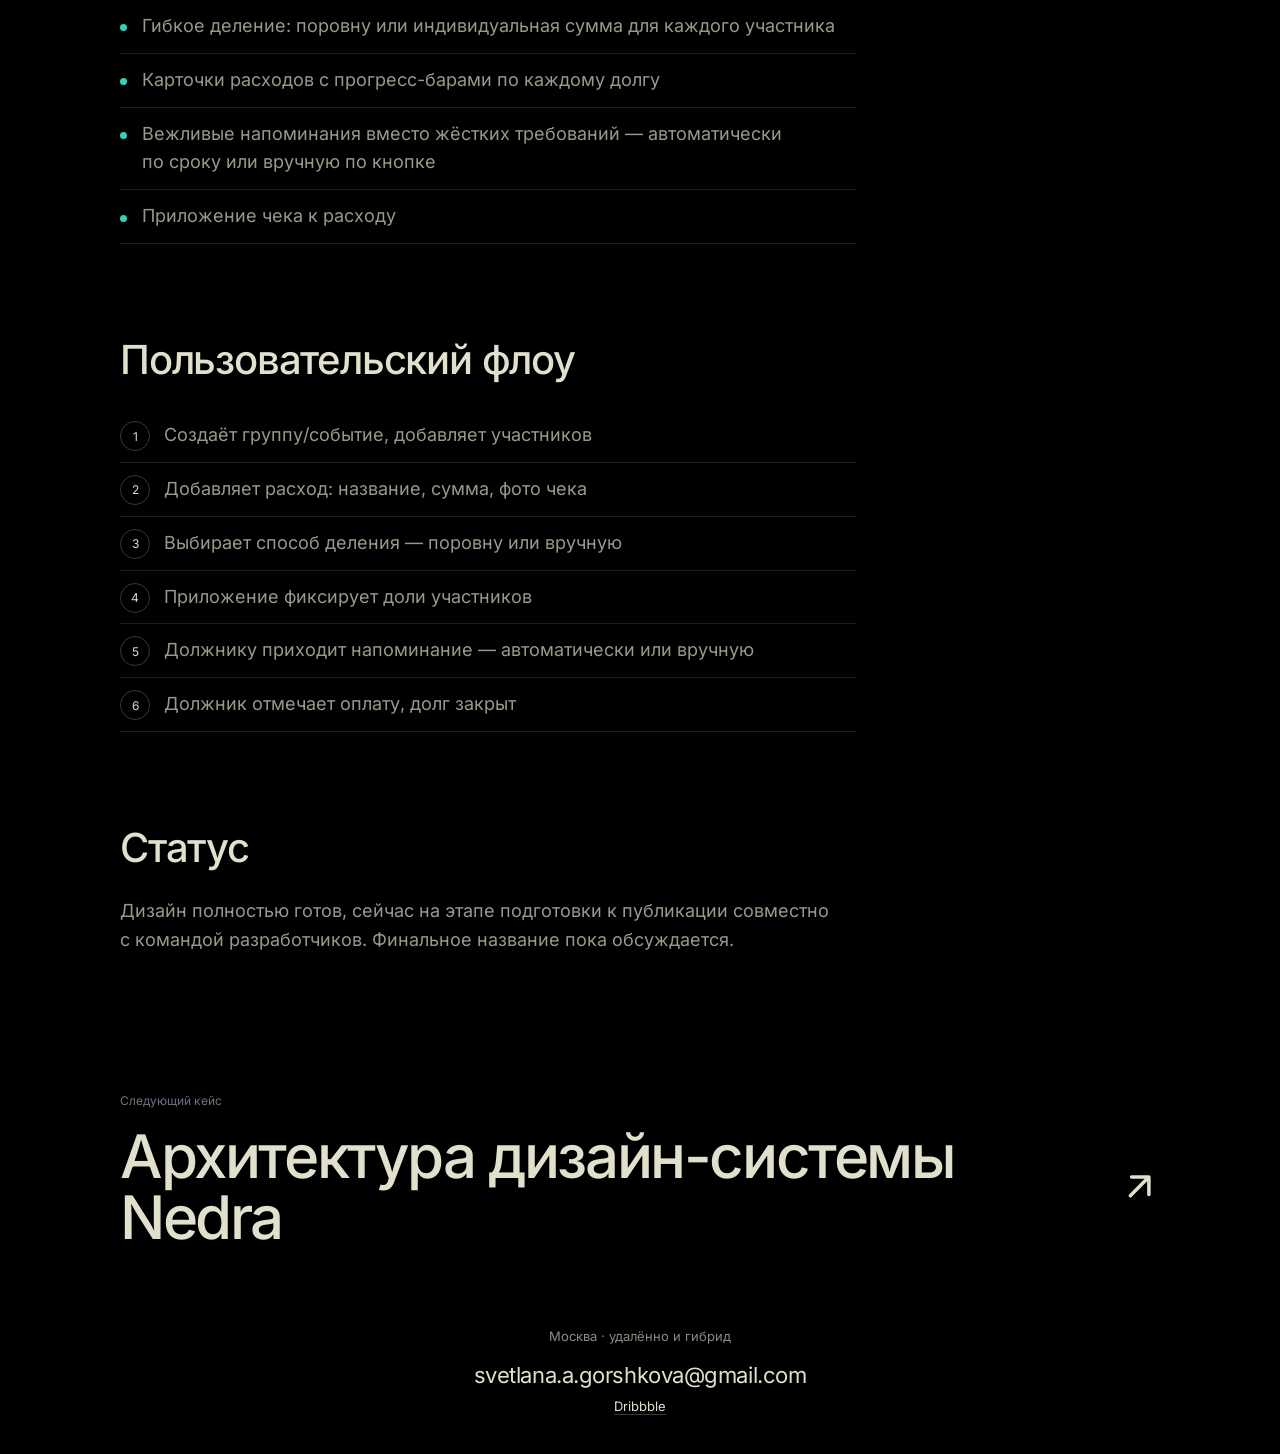
==== commit cb529cf6: "Update case-chesnok.html" ====
--- a/case-chesnok.html
+++ b/case-chesnok.html
@@ -24,10 +24,10 @@
     <h1 data-pull>Чеснок — деление расходов</h1>
     <p class="dek fade-up" style="--d:.3s">Придумала, спроектировала и&nbsp;веду с&nbsp;нуля. Приложение для&nbsp;совместных покупок и&nbsp;трат — без&nbsp;привязки к&nbsp;конкретному банку или маркетплейсу.</p>
     <div class="facts fade-up" style="--d:.4s;--n:4">
-      <div class="fact"><div class="k">Роль</div><div class="v">Product Designer, соло</div></div>
+      <div class="fact"><div class="k">Роль</div><div class="v">Продуктовый дизайнер</div></div>
       <div class="fact"><div class="k">Формат</div><div class="v">2026 год, pet-проект</div></div>
       <div class="fact"><div class="k">Статус</div><div class="v">Дизайн готов, готовится к&nbsp;публикации</div></div>
-      <div class="fact"><div class="k">Название</div><div class="v">Рабочее, финал обсуждается</div></div>
+      <div class="fact"><div class="k">Название</div><div class="v">Рабочее</div></div>
     </div>
   </div>
 </header>
@@ -36,7 +36,7 @@
   <figure class="shot"><img src="assets/chk_(3).webp" alt="" loading="lazy"></figure>
 
 <section class="cs"><h2>Проблема</h2>
-      <p>Увидела нишу, не&nbsp;закрытую существующими решениями: все приложения для&nbsp;деления расходов на&nbsp;рынке привязаны к&nbsp;банкам или маркетплейсам конкретной экосистемы — нет нейтрального, независимого решения, которым можно пользоваться вне зависимости от&nbsp;того, в&nbsp;каком банке у&nbsp;кого счёт.</p></section>
+      <p>Увидела нишу, не&nbsp;закрытую существующими решениями: все российские приложения для&nbsp;деления расходов на&nbsp;рынке привязаны к&nbsp;банкам или маркетплейсам конкретной экосистемы&nbsp;— нет нейтрального, независимого российского решения, которым можно пользоваться вне зависимости от&nbsp;того, в&nbsp;каком банке у&nbsp;кого счёт.</p></section>
 
 <section class="cs"><h2>JTBD</h2>
       <blockquote class="quote-block">Когда я&nbsp;собираюсь в&nbsp;поездку или делаю совместную покупку с&nbsp;друзьями, я&nbsp;хочу быстро зафиксировать, кто сколько должен, и&nbsp;мягко напомнить тем, кто ещё не&nbsp;оплатил, чтобы не&nbsp;считать вручную и&nbsp;не&nbsp;требовать деньги у&nbsp;знакомых неловко.</blockquote></section>
